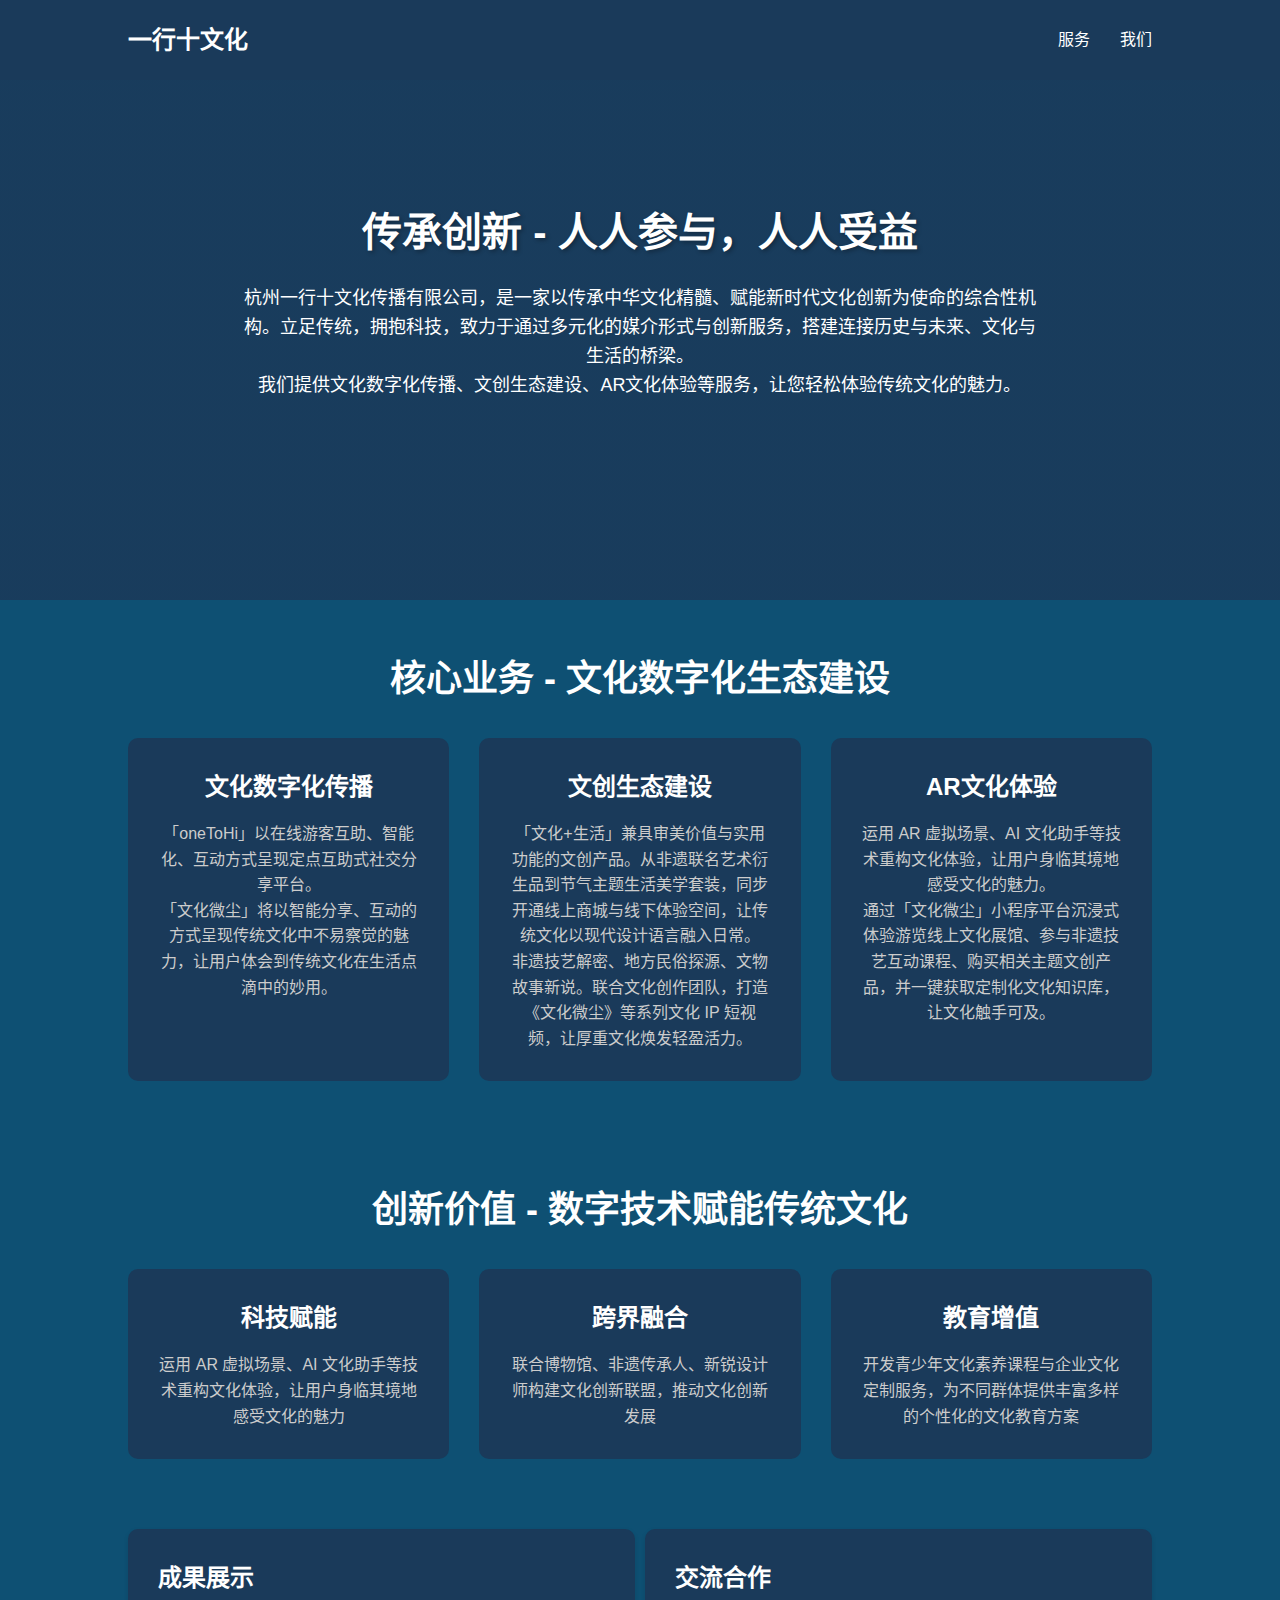
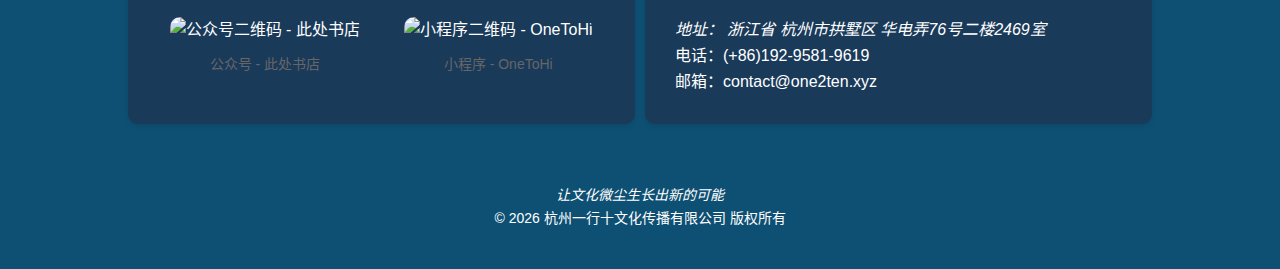
==== index.html @ 306fb088 "feat" ====
<!DOCTYPE html>
<html lang="zh-CN">

<head>
  <meta charset="UTF-8" />
  <meta name="viewport" content="width=device-width, initial-scale=1.0, viewport-fit=cover" />
  <title>
    一行十 - 数字技术赋能传统文化传承，让文化微尘生长出新的可能 | 文化微尘 |
    OneToHi
  </title>
  <link rel="preload" href="styles.css" as="style" />
  <link rel="preconnect" href="https://6865-herebookstore-6g84xp2kfd9db564-1332688787.tcb.qcloud.la" />
  <link rel="canonical" href="https://one2ten.xyz" />
  <link rel="alternate" hreflang="zh-CN" href="https://one2ten.xyz" />
  <link rel="icon" href="/favicon.ico" type="image/png" />
  <link rel="manifest" href="manifest.json" />
  <meta name="description"
    content="杭州一行十文化传播有限公司，以传承中华文化精髓、赋能新时代文化创新为使命。提供文化数字化传播、文创生态建设、AR文化体验等服务，致力于让传统文化焕发新活力。了解更多关于文化微尘、OneToHi平台的信息。" />
  <meta name="keywords" content="文化传播,文化传承,文化创新,文化数字化,文创商城,文化微尘,OneToHi,AR文化体验,非遗传承,文化教育,文化创意,文化生活" />
  <meta property="og:type" content="website" />
  <meta property="og:url" content="https://one2ten.xyz" />
  <meta property="og:title" content="一行十 - 数字技术赋能传统文化传承" />
  <meta property="og:description"
    content="杭州一行十文化传播有限公司，以传承中华文化精髓、赋能新时代文化创新为使命。提供文化数字化传播、文创生态建设、AR文化体验等服务，致力于让传统文化融入现代生活，焕发新生机。" />
  <meta property="og:image"
    content="https://6865-herebookstore-6g84xp2kfd9db564-1332688787.tcb.qcloud.la/official/bg.jpg" />
  <meta property="og:locale" content="zh_CN" />
  <meta property="og:site_name" content="一行十文化" />
  <meta name="robots" content="index, follow" />
  <meta name="mobile-web-app-capable" content="yes" />
  <meta name="theme-color" content="#0056b3" />
  <link rel="stylesheet" href="styles.css" />
  <script src="scripts.js" defer></script>
  <script type="application/ld+json">
      {
        "@context": "https://schema.org",
        "@type": "Organization",
        "name": "杭州一行十文化传播有限公司",
        "alternateName": "一行十文化",
        "url": "https://one2ten.xyz",
        "logo": "https://6865-herebookstore-6g84xp2kfd9db564-1332688787.tcb.qcloud.la/official/bg.jpg",
        "description": "杭州一行十文化传播有限公司，以传承中华文化精髓、赋能新时代文化创新为使命。提供文化数字化传播、文创生态建设、AR文化体验等服务，致力于让传统文化焕发新活力。",
        "contactPoint": {
          "@type": "ContactPoint",
          "telephone": "+86-192-9581-9619",
          "contactType": "customer service",
          "areaServed": "CN",
          "availableLanguage": ["Chinese"]
        },
        "address": {
          "@type": "PostalAddress",
          "streetAddress": "华电弄76号二楼2469室",
          "addressLocality": "杭州市拱墅区",
          "addressRegion": "浙江省",
          "postalCode": "310000",
          "addressCountry": "中国"
        },
        "hasOfferCatalog": {
          "@type": "OfferCatalog",
          "name": "文化传播服务",
          "itemListElement": [
            {
              "@type": "Offer",
              "itemOffered": {
                "@type": "Service",
                "name": "文化数字化传播",
                "description": "通过OneToHi平台提供智能化文化传播服务，让用户轻松体验传统文化的魅力。"
              }
            },
            {
              "@type": "Offer",
              "itemOffered": {
                "@type": "Service",
                "name": "文创生态建设",
                "description": "提供非遗艺术衍生品和文化体验服务，将传统文化融入现代生活。"
              }
            },
            {
              "@type": "Offer",
              "itemOffered": {
                "@type": "Service",
                "name": "AR文化体验",
                "description": "利用AR技术重构文化体验，让用户身临其境地感受文化的魅力。"
              }
            }
          ]
        }
      }
    </script>
</head>

<body>
  <header itemscope itemtype="http://schema.org/Organization">
    <h1 role="banner">
      <a href="/" itemprop="name" aria-label="杭州一行十文化传播有限公司 官方网站" title="杭州一行十文化传播有限公司">一行十文化</a>
    </h1>
    <nav role="navigation" aria-label="主导航">
      <ul>
        <li>
          <a href="#services" title="查看核心业务" aria-label="核心业务">服务</a>
        </li>
        <li>
          <a href="#we" title="了解公司详情" aria-label="公司详情">我们</a>
        </li>
      </ul>
    </nav>
  </header>

  <main itemscope itemtype="http://schema.org/Article">
    <section class="banner">
      <article>
        <h2 itemprop="headline">传承创新 - 人人参与，人人受益</h2>
        <p itemprop="description">
          杭州一行十文化传播有限公司，是一家以传承中华文化精髓、赋能新时代文化创新为使命的综合性机构。立足传统，拥抱科技，致力于通过多元化的媒介形式与创新服务，搭建连接历史与未来、文化与生活的桥梁。
          <br />
          我们提供文化数字化传播、文创生态建设、AR文化体验等服务，让您轻松体验传统文化的魅力。
        </p>
      </article>
    </section>

    <section class="services" id="services" aria-labelledby="核心业务">
      <h2 id="核心业务">核心业务 - 文化数字化生态建设</h2>
      <div class="service-grid">
        <article class="service-item" itemscope itemtype="http://schema.org/Service">
          <h3 itemprop="name">文化数字化传播</h3>
          <p itemprop="description">
            「oneToHi」以在线游客互助、智能化、互动方式呈现定点互助式社交分享平台。
          </p>
          <p itemprop="description">
            「文化微尘」将以智能分享、互动的方式呈现传统文化中不易察觉的魅力，让用户体会到传统文化在生活点滴中的妙用。
          </p>
        </article>
        <article class="service-item" itemscope itemtype="http://schema.org/Service">
          <h3 itemprop="name">文创生态建设</h3>
          <p itemprop="description">
            「文化+生活」兼具审美价值与实用功能的文创产品。从非遗联名艺术衍生品到节气主题生活美学套装，同步开通线上商城与线下体验空间，让传统文化以现代设计语言融入日常。
          </p>
          <p itemprop="description">
            非遗技艺解密、地方民俗探源、文物故事新说。联合文化创作团队，打造《文化微尘》等系列文化
            IP 短视频，让厚重文化焕发轻盈活力。
          </p>
        </article>
        <article class="service-item" itemscope itemtype="http://schema.org/Service">
          <h3 itemprop="name">AR文化体验</h3>
          <p itemprop="description">
            运用 AR 虚拟场景、AI
            文化助手等技术重构文化体验，让用户身临其境地感受文化的魅力。
          </p>
          <p itemprop="description">
            通过「文化微尘」小程序平台沉浸式体验游览线上文化展馆、参与非遗技艺互动课程、购买相关主题文创产品，并一键获取定制化文化知识库，让文化触手可及。
          </p>
        </article>
      </div>
    </section>

    <section class="services" aria-labelledby="创新价值">
      <h2 id="创新价值">创新价值 - 数字技术赋能传统文化</h2>
      <div class="service-grid">
        <article class="service-item">
          <h3>科技赋能</h3>
          <p>
            运用 AR 虚拟场景、AI
            文化助手等技术重构文化体验，让用户身临其境地感受文化的魅力
          </p>
        </article>
        <article class="service-item">
          <h3>跨界融合</h3>
          <p>
            联合博物馆、非遗传承人、新锐设计师构建文化创新联盟，推动文化创新发展
          </p>
        </article>
        <article class="service-item">
          <h3>教育增值</h3>
          <p>
            开发青少年文化素养课程与企业文化定制服务，为不同群体提供丰富多样的个性化的文化教育方案
          </p>
        </article>
      </div>
    </section>
    <aside class="me-container" id="we">
      <article class="module">
        <h2>成果展示</h2>
        <div class="qr-code-container">
          <figure class="qr-code">
            <img src="https://open.weixin.qq.com/qr/code?username=herebooks" alt="公众号二维码 - 此处书店" title="关注公众号 - 此处书店"
              loading="lazy" />
            <figcaption>公众号 - 此处书店</figcaption>
          </figure>
          <figure class="qr-code">
            <img src="https://6865-herebookstore-6g84xp2kfd9db564-1332688787.tcb.qcloud.la/sys/s.jpg"
              alt="小程序二维码 - OneToHi" title="体验小程序 - OneToHi" loading="lazy" />
            <figcaption>小程序 - OneToHi</figcaption>
          </figure>
        </div>
      </article>
      <article class="module">
        <h2>交流合作</h2>
        <div style="line-height: 1.6">
          <address itemscope itemtype="http://schema.org/PostalAddress">
            地址：<a title="查看一行十文化地图位置" target="_blank"
              href="https://uri.amap.com/marker?position=120.160426,30.289813&name=一行十文化">
              <span itemprop="addressRegion">浙江省</span>
              <span itemprop="addressLocality">杭州市拱墅区</span>
              <span itemprop="streetAddress">华电弄76号二楼2469室</span>
            </a>
          </address>

          <p>
            电话：<a href="tel:+8619295819619" title="联系一行十文化客服电话">(+86)192-9581-9619</a>
          </p>
          <p>
            邮箱：<a href="mailto:contact@one2ten.xyz" title="发送邮件至一行十文化">contact@one2ten.xyz</a>
          </p>
        </div>
      </article>
    </aside>
  </main>

  <footer itemscope itemtype="http://schema.org/Organization">
    <p style="font-style: italic">让文化微尘生长出新的可能</p>
    <p>
      &copy;
      <time id="copyrightYear"></time>
      杭州一行十文化传播有限公司 版权所有
    </p>
  </footer>
</body>

</html>
---- styles.css ----
/* 定义主题相关CSS变量 */
:root {
  --primary-bg: #0e5073;
  --header-bg: #1a3a5a;
  --text-color: #ffffff;
  --accent-color: #78c0d4;
  --secondary-text: #cccccc;
}

/* 提示：生产环境建议使用压缩版CSS以提高加载速度 */
* {
  margin: 0;
  box-sizing: border-box;
  font-family: "微软雅黑", Arial, sans-serif;
}

body {
  background-color: var(--primary-bg);
  color: var(--text-color);
  min-width: 300px;
  line-height: 1.6;
}

header {
  width: 100%;
  height: 80px;
  background-color: var(--header-bg);
  display: flex;
  justify-content: space-between;
  align-items: center;
  padding: 0 10%;
  position: fixed;
  z-index: 1000;
}

/* 针对移动端响应式调整 */
@media (max-width: 480px) {
  header {
    height: 60px;
    padding: 0 5%;
  }
}

h1 {
  font-size: 24px;
  font-weight: bold;
}

ul {
  display: flex;
  gap: 30px;
  list-style-type: none;
}

a {
  color: var(--text-color);
  text-decoration: none;
}

nav a:hover {
  color: var(--accent-color);
  transition: color 0.3s ease;
}

.banner {
  height: 600px;
  background:
    linear-gradient(rgba(26, 58, 90, 0.9), rgba(26, 58, 90, 0.9)),
    url("https://6865-herebookstore-6g84xp2kfd9db564-1332688787.tcb.qcloud.la/official/bg.jpg");
  background-size: cover;
  background-position: center;
  display: flex;
  align-items: center;
  justify-content: center;
  text-align: center;
  padding: 0 10%;
}

.banner h2 {
  font-size: 40px;
  margin-bottom: 20px;
  text-shadow: 2px 2px 4px rgba(0, 0, 0, 0.3);
}

.banner p {
  font-size: 18px;
  max-width: 800px;
}

.services {
  padding: 50px 10%;
  background-color: var(--primary-bg);
}

.services h2 {
  text-align: center;
  font-size: 36px;
  margin-bottom: 30px;
}

.service-grid {
  display: grid;
  grid-template-columns: repeat(auto-fit, minmax(300px, 1fr));
  gap: 30px;
}

.service-item {
  background-color: var(--header-bg);
  padding: 30px;
  border-radius: 10px;
  text-align: center;
  transition: transform 0.3s ease;
}

.service-item:hover {
  transform: translateY(-10px);
  box-shadow: 0 5px 15px rgba(0, 0, 0, 0.2);
}

.service-item h3 {
  font-size: 24px;
  margin-bottom: 15px;
}

.service-item p {
  color: var(--secondary-text);
  line-height: 1.6;
}

.me-container {
  background-color: var(--primary-bg);
  display: flex;
  gap: 10px;
  padding: 20px 10%;
  flex-wrap: wrap;
}

.module {
  background-color: var(--header-bg);
  flex: 1;
  min-width: 300px;
  padding: 30px;
  border-radius: 10px;
  box-shadow: 0 2px 5px rgba(0, 0, 0, 0.1);
}

.module h2 {
  margin-bottom: 20px;
}

.qr-code-container {
  display: grid;
  grid-template-columns: repeat(auto-fit, minmax(150px, 1fr));
  gap: 20px;
}

.qr-code {
  text-align: center;
}

.qr-code img {
  width: 150px;
  height: 150px;
  object-fit: cover;
  border-radius: 10px;
}

.qr-code figcaption {
  font-size: 14px;
  color: #666;
  margin-top: 10px;
}

footer {
  background-color: var(--primary-bg);
  padding: 40px 10%;
  text-align: center;
}

footer p {
  font-size: 14px;
  line-height: 1.6;
}
---- styles.css ----
/* 定义主题相关CSS变量 */
:root {
  --primary-bg: #0e5073;
  --header-bg: #1a3a5a;
  --text-color: #ffffff;
  --accent-color: #78c0d4;
  --secondary-text: #cccccc;
}

/* 提示：生产环境建议使用压缩版CSS以提高加载速度 */
* {
  margin: 0;
  box-sizing: border-box;
  font-family: "微软雅黑", Arial, sans-serif;
}

body {
  background-color: var(--primary-bg);
  color: var(--text-color);
  min-width: 300px;
  line-height: 1.6;
}

header {
  width: 100%;
  height: 80px;
  background-color: var(--header-bg);
  display: flex;
  justify-content: space-between;
  align-items: center;
  padding: 0 10%;
  position: fixed;
  z-index: 1000;
}

/* 针对移动端响应式调整 */
@media (max-width: 480px) {
  header {
    height: 60px;
    padding: 0 5%;
  }
}

h1 {
  font-size: 24px;
  font-weight: bold;
}

ul {
  display: flex;
  gap: 30px;
  list-style-type: none;
}

a {
  color: var(--text-color);
  text-decoration: none;
}

nav a:hover {
  color: var(--accent-color);
  transition: color 0.3s ease;
}

.banner {
  height: 600px;
  background:
    linear-gradient(rgba(26, 58, 90, 0.9), rgba(26, 58, 90, 0.9)),
    url("https://6865-herebookstore-6g84xp2kfd9db564-1332688787.tcb.qcloud.la/official/bg.jpg");
  background-size: cover;
  background-position: center;
  display: flex;
  align-items: center;
  justify-content: center;
  text-align: center;
  padding: 0 10%;
}

.banner h2 {
  font-size: 40px;
  margin-bottom: 20px;
  text-shadow: 2px 2px 4px rgba(0, 0, 0, 0.3);
}

.banner p {
  font-size: 18px;
  max-width: 800px;
}

.services {
  padding: 50px 10%;
  background-color: var(--primary-bg);
}

.services h2 {
  text-align: center;
  font-size: 36px;
  margin-bottom: 30px;
}

.service-grid {
  display: grid;
  grid-template-columns: repeat(auto-fit, minmax(300px, 1fr));
  gap: 30px;
}

.service-item {
  background-color: var(--header-bg);
  padding: 30px;
  border-radius: 10px;
  text-align: center;
  transition: transform 0.3s ease;
}

.service-item:hover {
  transform: translateY(-10px);
  box-shadow: 0 5px 15px rgba(0, 0, 0, 0.2);
}

.service-item h3 {
  font-size: 24px;
  margin-bottom: 15px;
}

.service-item p {
  color: var(--secondary-text);
  line-height: 1.6;
}

.me-container {
  background-color: var(--primary-bg);
  display: flex;
  gap: 10px;
  padding: 20px 10%;
  flex-wrap: wrap;
}

.module {
  background-color: var(--header-bg);
  flex: 1;
  min-width: 300px;
  padding: 30px;
  border-radius: 10px;
  box-shadow: 0 2px 5px rgba(0, 0, 0, 0.1);
}

.module h2 {
  margin-bottom: 20px;
}

.qr-code-container {
  display: grid;
  grid-template-columns: repeat(auto-fit, minmax(150px, 1fr));
  gap: 20px;
}

.qr-code {
  text-align: center;
}

.qr-code img {
  width: 150px;
  height: 150px;
  object-fit: cover;
  border-radius: 10px;
}

.qr-code figcaption {
  font-size: 14px;
  color: #666;
  margin-top: 10px;
}

footer {
  background-color: var(--primary-bg);
  padding: 40px 10%;
  text-align: center;
}

footer p {
  font-size: 14px;
  line-height: 1.6;
}
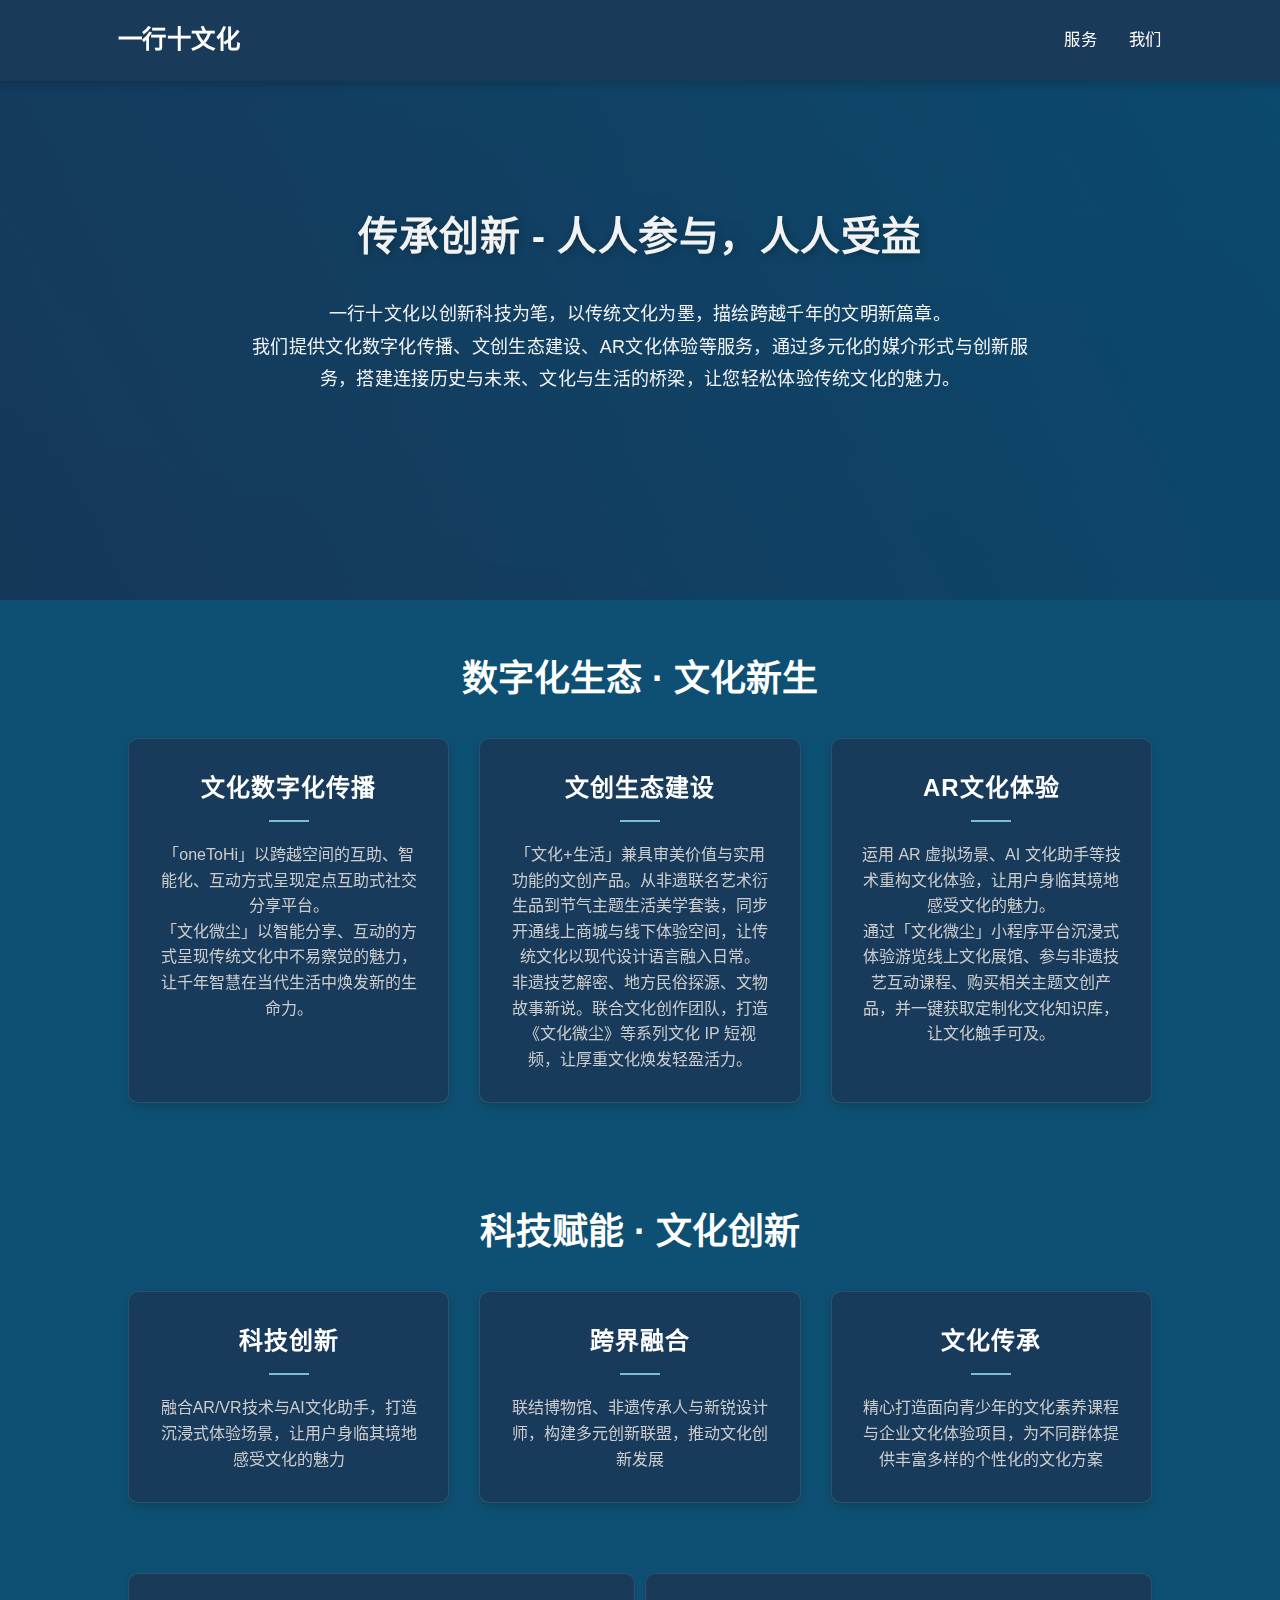
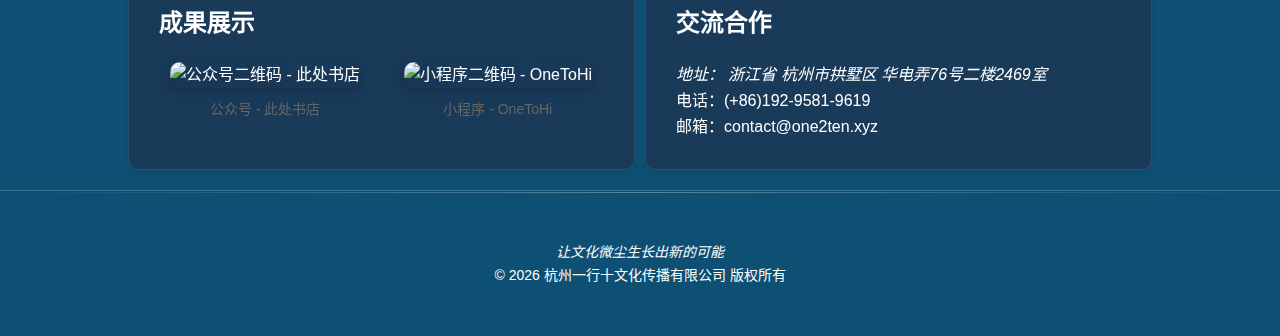
==== commit 1150ed6b: "feat" ====
--- a/index.html
+++ b/index.html
@@ -15,7 +15,7 @@
   <link rel="icon" href="/favicon.ico" type="image/png" />
   <link rel="manifest" href="manifest.json" />
   <meta name="description"
-    content="杭州一行十文化传播有限公司，以传承中华文化精髓、赋能新时代文化创新为使命。提供文化数字化传播、文创生态建设、AR文化体验等服务，致力于让传统文化焕发新活力。了解更多关于文化微尘、OneToHi平台的信息。" />
+    content="杭州一行十文化传播有限公司，致力于用数字科技传承中华文化精髓，打造沉浸式文化体验新范式。通过AR技术、AI助手、线上展馆等创新方式，让传统文化焕发新生机，让每个人都能轻松感受文化魅力。" />
   <meta name="keywords" content="文化传播,文化传承,文化创新,文化数字化,文创商城,文化微尘,OneToHi,AR文化体验,非遗传承,文化教育,文化创意,文化生活" />
   <meta property="og:type" content="website" />
   <meta property="og:url" content="https://one2ten.xyz" />
@@ -111,23 +111,22 @@
       <article>
         <h2 itemprop="headline">传承创新 - 人人参与，人人受益</h2>
         <p itemprop="description">
-          杭州一行十文化传播有限公司，是一家以传承中华文化精髓、赋能新时代文化创新为使命的综合性机构。立足传统，拥抱科技，致力于通过多元化的媒介形式与创新服务，搭建连接历史与未来、文化与生活的桥梁。
+          一行十文化以创新科技为笔，以传统文化为墨，描绘跨越千年的文明新篇章。
           <br />
-          我们提供文化数字化传播、文创生态建设、AR文化体验等服务，让您轻松体验传统文化的魅力。
+          我们提供文化数字化传播、文创生态建设、AR文化体验等服务，通过多元化的媒介形式与创新服务，搭建连接历史与未来、文化与生活的桥梁，让您轻松体验传统文化的魅力。
         </p>
       </article>
     </section>
 
     <section class="services" id="services" aria-labelledby="核心业务">
-      <h2 id="核心业务">核心业务 - 文化数字化生态建设</h2>
+      <h2 id="核心业务">数字化生态 · 文化新生</h2>
       <div class="service-grid">
         <article class="service-item" itemscope itemtype="http://schema.org/Service">
           <h3 itemprop="name">文化数字化传播</h3>
-          <p itemprop="description">
-            「oneToHi」以在线游客互助、智能化、互动方式呈现定点互助式社交分享平台。
-          </p>
-          <p itemprop="description">
-            「文化微尘」将以智能分享、互动的方式呈现传统文化中不易察觉的魅力，让用户体会到传统文化在生活点滴中的妙用。
+          <p itemprop="description">「oneToHi」以跨越空间的互助、智能化、互动方式呈现定点互助式社交分享平台。
+          </p>
+          <p itemprop="description">
+            「文化微尘」以智能分享、互动的方式呈现传统文化中不易察觉的魅力，让千年智慧在当代生活中焕发新的生命力。
           </p>
         </article>
         <article class="service-item" itemscope itemtype="http://schema.org/Service">
@@ -135,9 +134,7 @@
           <p itemprop="description">
             「文化+生活」兼具审美价值与实用功能的文创产品。从非遗联名艺术衍生品到节气主题生活美学套装，同步开通线上商城与线下体验空间，让传统文化以现代设计语言融入日常。
           </p>
-          <p itemprop="description">
-            非遗技艺解密、地方民俗探源、文物故事新说。联合文化创作团队，打造《文化微尘》等系列文化
-            IP 短视频，让厚重文化焕发轻盈活力。
+          <p itemprop="description">非遗技艺解密、地方民俗探源、文物故事新说。联合文化创作团队，打造《文化微尘》等系列文化 IP 短视频，让厚重文化焕发轻盈活力。
           </p>
         </article>
         <article class="service-item" itemscope itemtype="http://schema.org/Service">
@@ -154,25 +151,24 @@
     </section>
 
     <section class="services" aria-labelledby="创新价值">
-      <h2 id="创新价值">创新价值 - 数字技术赋能传统文化</h2>
+      <h2 id="创新价值">科技赋能 · 文化创新</h2>
       <div class="service-grid">
         <article class="service-item">
-          <h3>科技赋能</h3>
-          <p>
-            运用 AR 虚拟场景、AI
-            文化助手等技术重构文化体验，让用户身临其境地感受文化的魅力
+          <h3>科技创新</h3>
+          <p>
+            融合AR/VR技术与AI文化助手，打造沉浸式体验场景，让用户身临其境地感受文化的魅力
           </p>
         </article>
         <article class="service-item">
           <h3>跨界融合</h3>
           <p>
-            联合博物馆、非遗传承人、新锐设计师构建文化创新联盟，推动文化创新发展
+            联结博物馆、非遗传承人与新锐设计师，构建多元创新联盟，推动文化创新发展
           </p>
         </article>
         <article class="service-item">
-          <h3>教育增值</h3>
-          <p>
-            开发青少年文化素养课程与企业文化定制服务，为不同群体提供丰富多样的个性化的文化教育方案
+          <h3>文化传承</h3>
+          <p>
+            精心打造面向青少年的文化素养课程与企业文化体验项目，为不同群体提供丰富多样的个性化的文化方案
           </p>
         </article>
       </div>
--- a/styles.css
+++ b/styles.css
@@ -1,183 +1,27 @@
-/* 定义主题相关CSS变量 */
+/* 主样式文件，用于引入其他模块 */
+@import 'base.css';
+@import 'header.css';
+@import 'banner.css';
+@import 'services.css';
+@import 'modules.css';
+@import 'footer.css';
+/* 可以根据需要添加更多模块 */
+
 :root {
+  /* 优化现有颜色系统 */
   --primary-bg: #0e5073;
   --header-bg: #1a3a5a;
   --text-color: #ffffff;
   --accent-color: #78c0d4;
   --secondary-text: #cccccc;
-}
 
-/* 提示：生产环境建议使用压缩版CSS以提高加载速度 */
-* {
-  margin: 0;
-  box-sizing: border-box;
-  font-family: "微软雅黑", Arial, sans-serif;
-}
+  /* 增强阴影效果 */
+  --shadow: 0 4px 8px rgba(0, 0, 0, 0.15);
+  --hover-shadow: 0 8px 16px rgba(0, 0, 0, 0.2);
+  --text-shadow: 2px 2px 8px rgba(0, 0, 0, 0.3);
 
-body {
-  background-color: var(--primary-bg);
-  color: var(--text-color);
-  min-width: 300px;
-  line-height: 1.6;
-}
-
-header {
-  width: 100%;
-  height: 80px;
-  background-color: var(--header-bg);
-  display: flex;
-  justify-content: space-between;
-  align-items: center;
-  padding: 0 10%;
-  position: fixed;
-  z-index: 1000;
-}
-
-/* 针对移动端响应式调整 */
-@media (max-width: 480px) {
-  header {
-    height: 60px;
-    padding: 0 5%;
-  }
-}
-
-h1 {
-  font-size: 24px;
-  font-weight: bold;
-}
-
-ul {
-  display: flex;
-  gap: 30px;
-  list-style-type: none;
-}
-
-a {
-  color: var(--text-color);
-  text-decoration: none;
-}
-
-nav a:hover {
-  color: var(--accent-color);
-  transition: color 0.3s ease;
-}
-
-.banner {
-  height: 600px;
-  background:
-    linear-gradient(rgba(26, 58, 90, 0.9), rgba(26, 58, 90, 0.9)),
-    url("https://6865-herebookstore-6g84xp2kfd9db564-1332688787.tcb.qcloud.la/official/bg.jpg");
-  background-size: cover;
-  background-position: center;
-  display: flex;
-  align-items: center;
-  justify-content: center;
-  text-align: center;
-  padding: 0 10%;
-}
-
-.banner h2 {
-  font-size: 40px;
-  margin-bottom: 20px;
-  text-shadow: 2px 2px 4px rgba(0, 0, 0, 0.3);
-}
-
-.banner p {
-  font-size: 18px;
-  max-width: 800px;
-}
-
-.services {
-  padding: 50px 10%;
-  background-color: var(--primary-bg);
-}
-
-.services h2 {
-  text-align: center;
-  font-size: 36px;
-  margin-bottom: 30px;
-}
-
-.service-grid {
-  display: grid;
-  grid-template-columns: repeat(auto-fit, minmax(300px, 1fr));
-  gap: 30px;
-}
-
-.service-item {
-  background-color: var(--header-bg);
-  padding: 30px;
-  border-radius: 10px;
-  text-align: center;
-  transition: transform 0.3s ease;
-}
-
-.service-item:hover {
-  transform: translateY(-10px);
-  box-shadow: 0 5px 15px rgba(0, 0, 0, 0.2);
-}
-
-.service-item h3 {
-  font-size: 24px;
-  margin-bottom: 15px;
-}
-
-.service-item p {
-  color: var(--secondary-text);
-  line-height: 1.6;
-}
-
-.me-container {
-  background-color: var(--primary-bg);
-  display: flex;
-  gap: 10px;
-  padding: 20px 10%;
-  flex-wrap: wrap;
-}
-
-.module {
-  background-color: var(--header-bg);
-  flex: 1;
-  min-width: 300px;
-  padding: 30px;
-  border-radius: 10px;
-  box-shadow: 0 2px 5px rgba(0, 0, 0, 0.1);
-}
-
-.module h2 {
-  margin-bottom: 20px;
-}
-
-.qr-code-container {
-  display: grid;
-  grid-template-columns: repeat(auto-fit, minmax(150px, 1fr));
-  gap: 20px;
-}
-
-.qr-code {
-  text-align: center;
-}
-
-.qr-code img {
-  width: 150px;
-  height: 150px;
-  object-fit: cover;
-  border-radius: 10px;
-}
-
-.qr-code figcaption {
-  font-size: 14px;
-  color: #666;
-  margin-top: 10px;
-}
-
-footer {
-  background-color: var(--primary-bg);
-  padding: 40px 10%;
-  text-align: center;
-}
-
-footer p {
-  font-size: 14px;
-  line-height: 1.6;
-}
+  /* 优化过渡动画 */
+  --transition-fast: 0.2s cubic-bezier(0.4, 0, 0.2, 1);
+  --transition-normal: 0.3s cubic-bezier(0.4, 0, 0.2, 1);
+  --transition-slow: 0.5s cubic-bezier(0.4, 0, 0.2, 1);
+}--- a/styles.css
+++ b/styles.css
@@ -1,183 +1,27 @@
-/* 定义主题相关CSS变量 */
+/* 主样式文件，用于引入其他模块 */
+@import 'base.css';
+@import 'header.css';
+@import 'banner.css';
+@import 'services.css';
+@import 'modules.css';
+@import 'footer.css';
+/* 可以根据需要添加更多模块 */
+
 :root {
+  /* 优化现有颜色系统 */
   --primary-bg: #0e5073;
   --header-bg: #1a3a5a;
   --text-color: #ffffff;
   --accent-color: #78c0d4;
   --secondary-text: #cccccc;
-}
 
-/* 提示：生产环境建议使用压缩版CSS以提高加载速度 */
-* {
-  margin: 0;
-  box-sizing: border-box;
-  font-family: "微软雅黑", Arial, sans-serif;
-}
+  /* 增强阴影效果 */
+  --shadow: 0 4px 8px rgba(0, 0, 0, 0.15);
+  --hover-shadow: 0 8px 16px rgba(0, 0, 0, 0.2);
+  --text-shadow: 2px 2px 8px rgba(0, 0, 0, 0.3);
 
-body {
-  background-color: var(--primary-bg);
-  color: var(--text-color);
-  min-width: 300px;
-  line-height: 1.6;
-}
-
-header {
-  width: 100%;
-  height: 80px;
-  background-color: var(--header-bg);
-  display: flex;
-  justify-content: space-between;
-  align-items: center;
-  padding: 0 10%;
-  position: fixed;
-  z-index: 1000;
-}
-
-/* 针对移动端响应式调整 */
-@media (max-width: 480px) {
-  header {
-    height: 60px;
-    padding: 0 5%;
-  }
-}
-
-h1 {
-  font-size: 24px;
-  font-weight: bold;
-}
-
-ul {
-  display: flex;
-  gap: 30px;
-  list-style-type: none;
-}
-
-a {
-  color: var(--text-color);
-  text-decoration: none;
-}
-
-nav a:hover {
-  color: var(--accent-color);
-  transition: color 0.3s ease;
-}
-
-.banner {
-  height: 600px;
-  background:
-    linear-gradient(rgba(26, 58, 90, 0.9), rgba(26, 58, 90, 0.9)),
-    url("https://6865-herebookstore-6g84xp2kfd9db564-1332688787.tcb.qcloud.la/official/bg.jpg");
-  background-size: cover;
-  background-position: center;
-  display: flex;
-  align-items: center;
-  justify-content: center;
-  text-align: center;
-  padding: 0 10%;
-}
-
-.banner h2 {
-  font-size: 40px;
-  margin-bottom: 20px;
-  text-shadow: 2px 2px 4px rgba(0, 0, 0, 0.3);
-}
-
-.banner p {
-  font-size: 18px;
-  max-width: 800px;
-}
-
-.services {
-  padding: 50px 10%;
-  background-color: var(--primary-bg);
-}
-
-.services h2 {
-  text-align: center;
-  font-size: 36px;
-  margin-bottom: 30px;
-}
-
-.service-grid {
-  display: grid;
-  grid-template-columns: repeat(auto-fit, minmax(300px, 1fr));
-  gap: 30px;
-}
-
-.service-item {
-  background-color: var(--header-bg);
-  padding: 30px;
-  border-radius: 10px;
-  text-align: center;
-  transition: transform 0.3s ease;
-}
-
-.service-item:hover {
-  transform: translateY(-10px);
-  box-shadow: 0 5px 15px rgba(0, 0, 0, 0.2);
-}
-
-.service-item h3 {
-  font-size: 24px;
-  margin-bottom: 15px;
-}
-
-.service-item p {
-  color: var(--secondary-text);
-  line-height: 1.6;
-}
-
-.me-container {
-  background-color: var(--primary-bg);
-  display: flex;
-  gap: 10px;
-  padding: 20px 10%;
-  flex-wrap: wrap;
-}
-
-.module {
-  background-color: var(--header-bg);
-  flex: 1;
-  min-width: 300px;
-  padding: 30px;
-  border-radius: 10px;
-  box-shadow: 0 2px 5px rgba(0, 0, 0, 0.1);
-}
-
-.module h2 {
-  margin-bottom: 20px;
-}
-
-.qr-code-container {
-  display: grid;
-  grid-template-columns: repeat(auto-fit, minmax(150px, 1fr));
-  gap: 20px;
-}
-
-.qr-code {
-  text-align: center;
-}
-
-.qr-code img {
-  width: 150px;
-  height: 150px;
-  object-fit: cover;
-  border-radius: 10px;
-}
-
-.qr-code figcaption {
-  font-size: 14px;
-  color: #666;
-  margin-top: 10px;
-}
-
-footer {
-  background-color: var(--primary-bg);
-  padding: 40px 10%;
-  text-align: center;
-}
-
-footer p {
-  font-size: 14px;
-  line-height: 1.6;
-}
+  /* 优化过渡动画 */
+  --transition-fast: 0.2s cubic-bezier(0.4, 0, 0.2, 1);
+  --transition-normal: 0.3s cubic-bezier(0.4, 0, 0.2, 1);
+  --transition-slow: 0.5s cubic-bezier(0.4, 0, 0.2, 1);
+}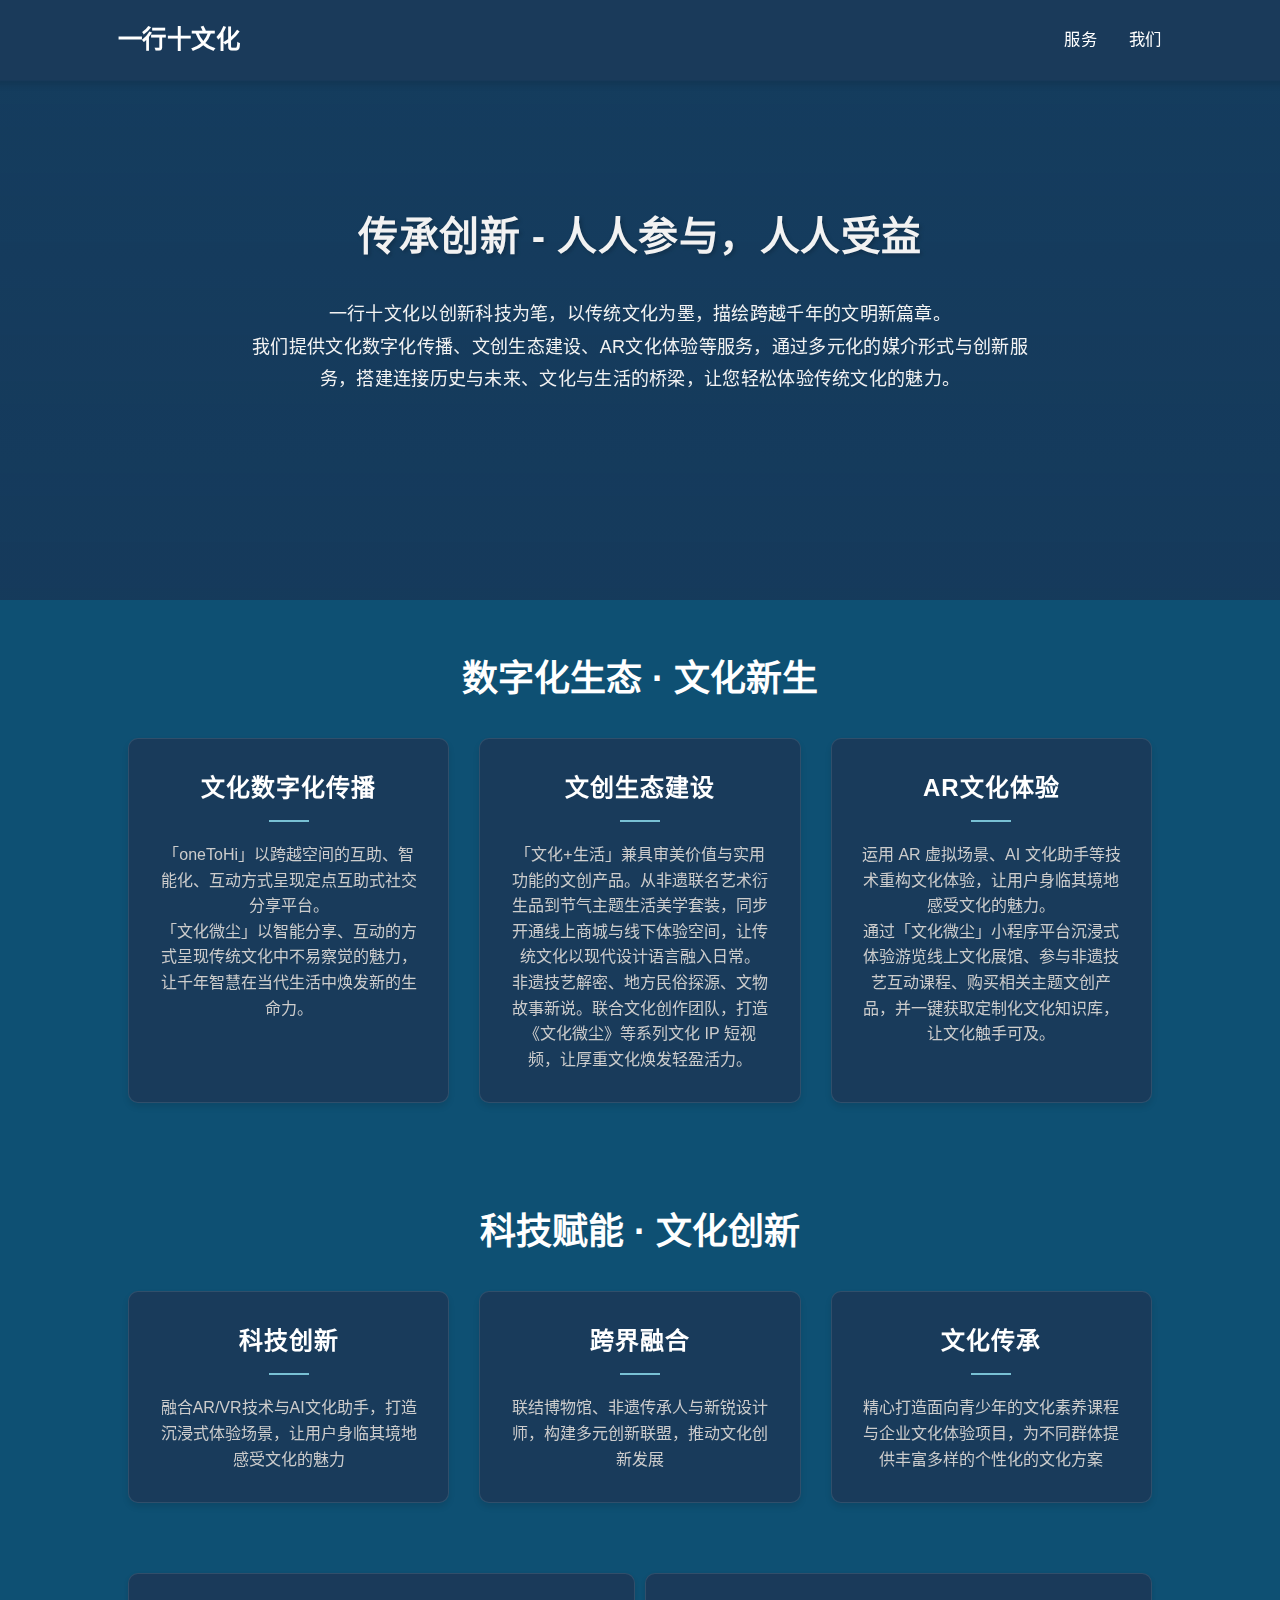
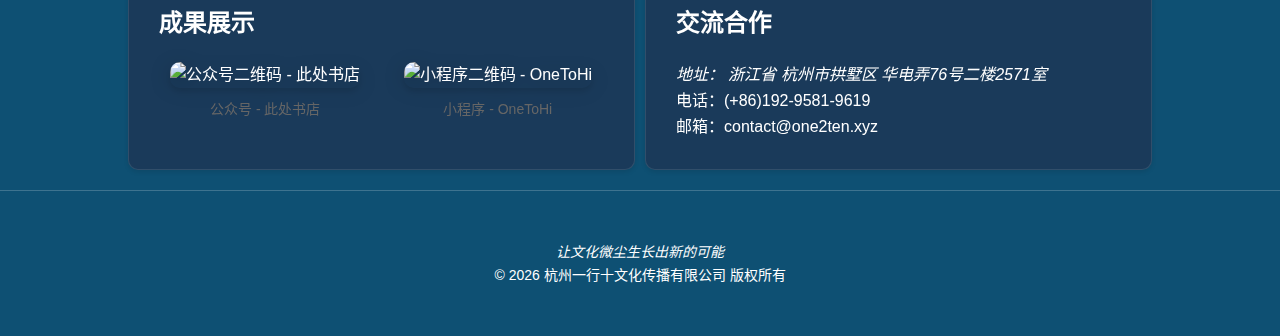
==== commit b4dabc3a: "feat" ====
--- a/index.html
+++ b/index.html
@@ -123,7 +123,8 @@
       <div class="service-grid">
         <article class="service-item" itemscope itemtype="http://schema.org/Service">
           <h3 itemprop="name">文化数字化传播</h3>
-          <p itemprop="description">「oneToHi」以跨越空间的互助、智能化、互动方式呈现定点互助式社交分享平台。
+          <p itemprop="description">
+            「oneToHi」以跨越空间的互助、智能化、互动方式呈现定点互助式社交分享平台。
           </p>
           <p itemprop="description">
             「文化微尘」以智能分享、互动的方式呈现传统文化中不易察觉的魅力，让千年智慧在当代生活中焕发新的生命力。
@@ -134,7 +135,8 @@
           <p itemprop="description">
             「文化+生活」兼具审美价值与实用功能的文创产品。从非遗联名艺术衍生品到节气主题生活美学套装，同步开通线上商城与线下体验空间，让传统文化以现代设计语言融入日常。
           </p>
-          <p itemprop="description">非遗技艺解密、地方民俗探源、文物故事新说。联合文化创作团队，打造《文化微尘》等系列文化 IP 短视频，让厚重文化焕发轻盈活力。
+          <p itemprop="description">
+            非遗技艺解密、地方民俗探源、文物故事新说。联合文化创作团队，打造《文化微尘》等系列文化 IP 短视频，让厚重文化焕发轻盈活力。
           </p>
         </article>
         <article class="service-item" itemscope itemtype="http://schema.org/Service">
@@ -197,7 +199,7 @@
               href="https://uri.amap.com/marker?position=120.160426,30.289813&name=一行十文化">
               <span itemprop="addressRegion">浙江省</span>
               <span itemprop="addressLocality">杭州市拱墅区</span>
-              <span itemprop="streetAddress">华电弄76号二楼2469室</span>
+              <span itemprop="streetAddress">华电弄76号二楼2571室</span>
             </a>
           </address>
 
--- a/styles.css
+++ b/styles.css
@@ -1,27 +1,7 @@
 /* 主样式文件，用于引入其他模块 */
-@import 'base.css';
-@import 'header.css';
-@import 'banner.css';
-@import 'services.css';
-@import 'modules.css';
-@import 'footer.css';
-/* 可以根据需要添加更多模块 */
-
-:root {
-  /* 优化现有颜色系统 */
-  --primary-bg: #0e5073;
-  --header-bg: #1a3a5a;
-  --text-color: #ffffff;
-  --accent-color: #78c0d4;
-  --secondary-text: #cccccc;
-
-  /* 增强阴影效果 */
-  --shadow: 0 4px 8px rgba(0, 0, 0, 0.15);
-  --hover-shadow: 0 8px 16px rgba(0, 0, 0, 0.2);
-  --text-shadow: 2px 2px 8px rgba(0, 0, 0, 0.3);
-
-  /* 优化过渡动画 */
-  --transition-fast: 0.2s cubic-bezier(0.4, 0, 0.2, 1);
-  --transition-normal: 0.3s cubic-bezier(0.4, 0, 0.2, 1);
-  --transition-slow: 0.5s cubic-bezier(0.4, 0, 0.2, 1);
-}+@import "base.css";
+@import "header.css";
+@import "banner.css";
+@import "services.css";
+@import "modules.css";
+@import "footer.css";--- a/styles.css
+++ b/styles.css
@@ -1,27 +1,7 @@
 /* 主样式文件，用于引入其他模块 */
-@import 'base.css';
-@import 'header.css';
-@import 'banner.css';
-@import 'services.css';
-@import 'modules.css';
-@import 'footer.css';
-/* 可以根据需要添加更多模块 */
-
-:root {
-  /* 优化现有颜色系统 */
-  --primary-bg: #0e5073;
-  --header-bg: #1a3a5a;
-  --text-color: #ffffff;
-  --accent-color: #78c0d4;
-  --secondary-text: #cccccc;
-
-  /* 增强阴影效果 */
-  --shadow: 0 4px 8px rgba(0, 0, 0, 0.15);
-  --hover-shadow: 0 8px 16px rgba(0, 0, 0, 0.2);
-  --text-shadow: 2px 2px 8px rgba(0, 0, 0, 0.3);
-
-  /* 优化过渡动画 */
-  --transition-fast: 0.2s cubic-bezier(0.4, 0, 0.2, 1);
-  --transition-normal: 0.3s cubic-bezier(0.4, 0, 0.2, 1);
-  --transition-slow: 0.5s cubic-bezier(0.4, 0, 0.2, 1);
-}+@import "base.css";
+@import "header.css";
+@import "banner.css";
+@import "services.css";
+@import "modules.css";
+@import "footer.css";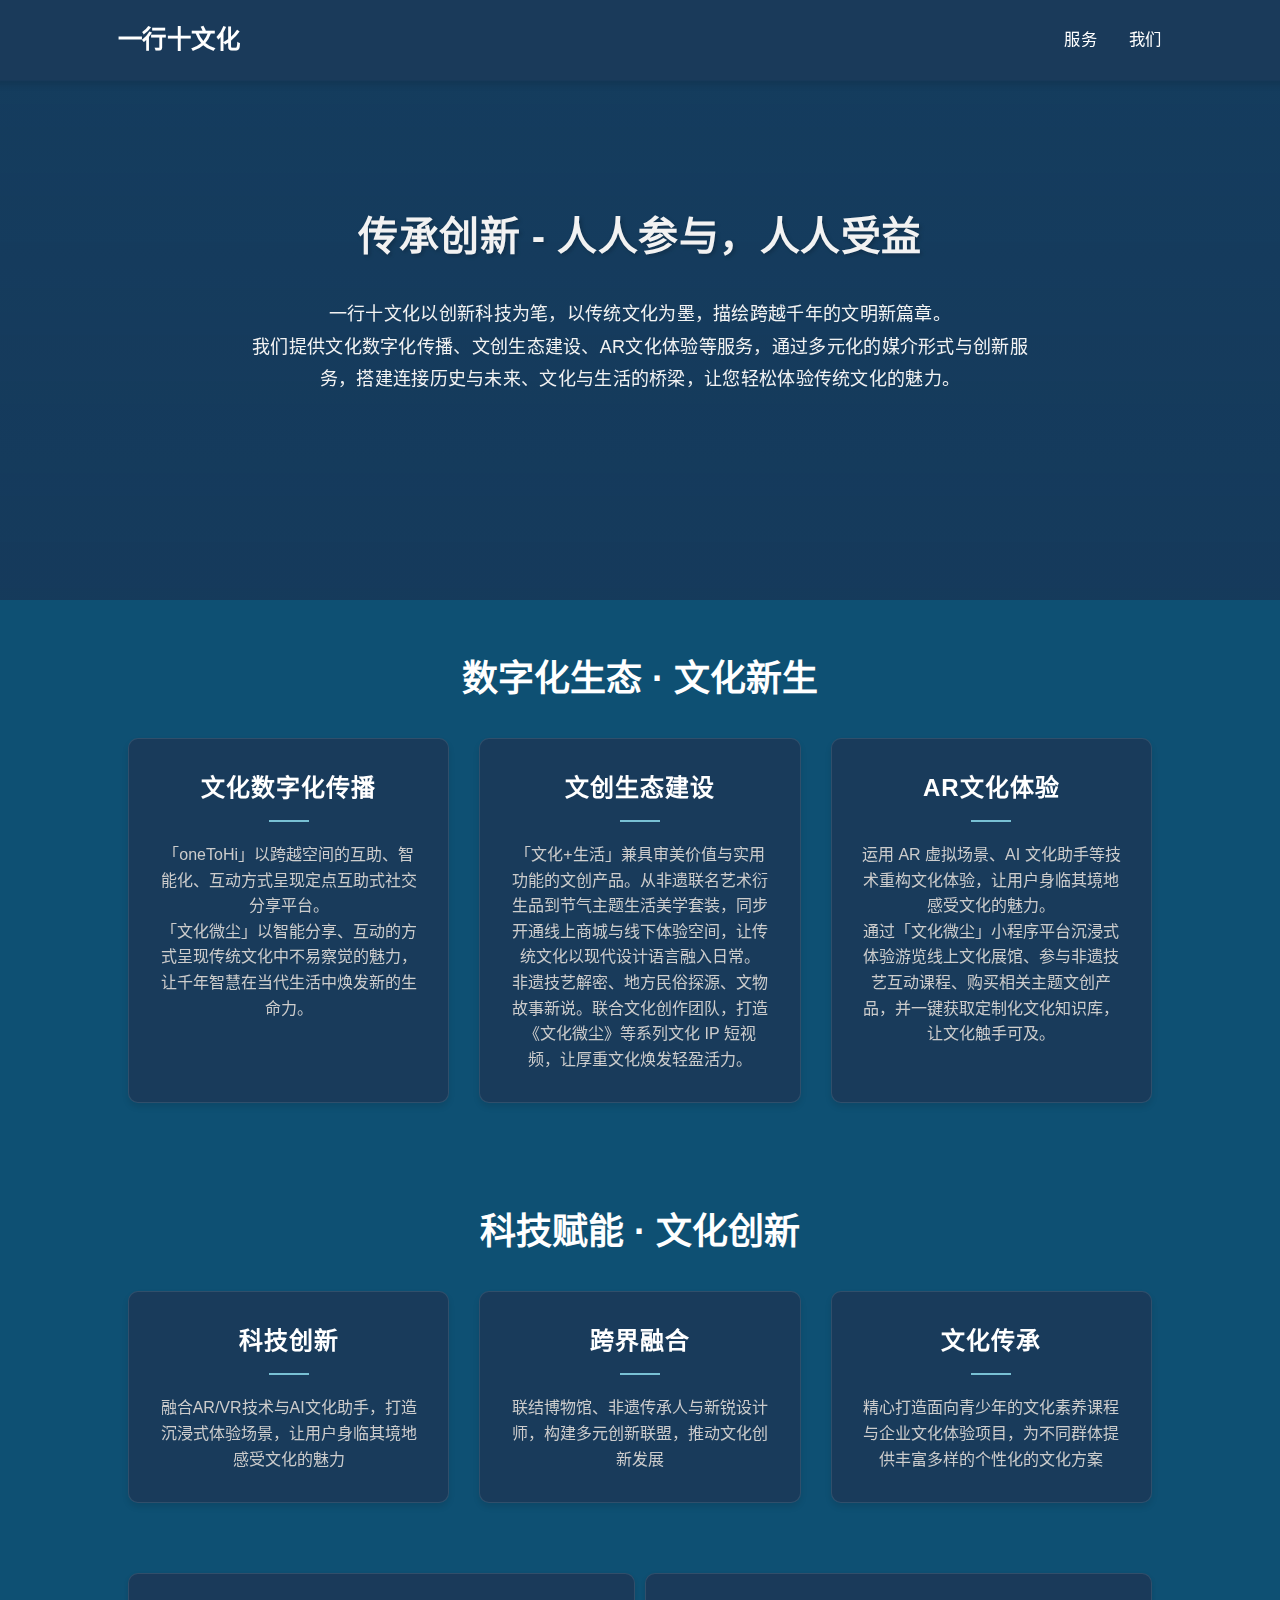
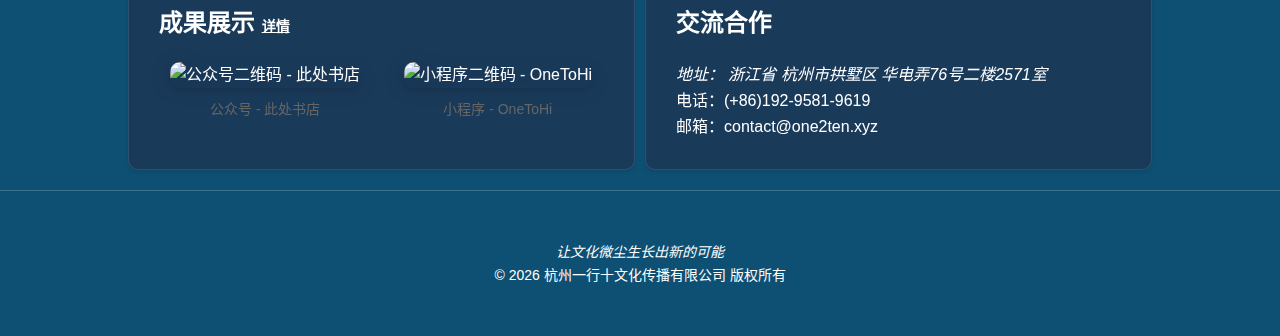
==== commit 84f3c093: "feat" ====
--- a/index.html
+++ b/index.html
@@ -1,4 +1,4 @@
-<!DOCTYPE html>
+<!doctype html>
 <html lang="zh-CN">
 
 <head>
@@ -49,7 +49,7 @@
         },
         "address": {
           "@type": "PostalAddress",
-          "streetAddress": "华电弄76号二楼2469室",
+          "streetAddress": "华电弄76号二楼2571室",
           "addressLocality": "杭州市拱墅区",
           "addressRegion": "浙江省",
           "postalCode": "310000",
@@ -177,7 +177,10 @@
     </section>
     <aside class="me-container" id="we">
       <article class="module">
-        <h2>成果展示</h2>
+        <h2>
+          成果展示
+          <a class="detail" title="一行十文化产品" target="_blank" href="https://onetohi.com">详情</a>
+        </h2>
         <div class="qr-code-container">
           <figure class="qr-code">
             <img src="https://open.weixin.qq.com/qr/code?username=herebooks" alt="公众号二维码 - 此处书店" title="关注公众号 - 此处书店"
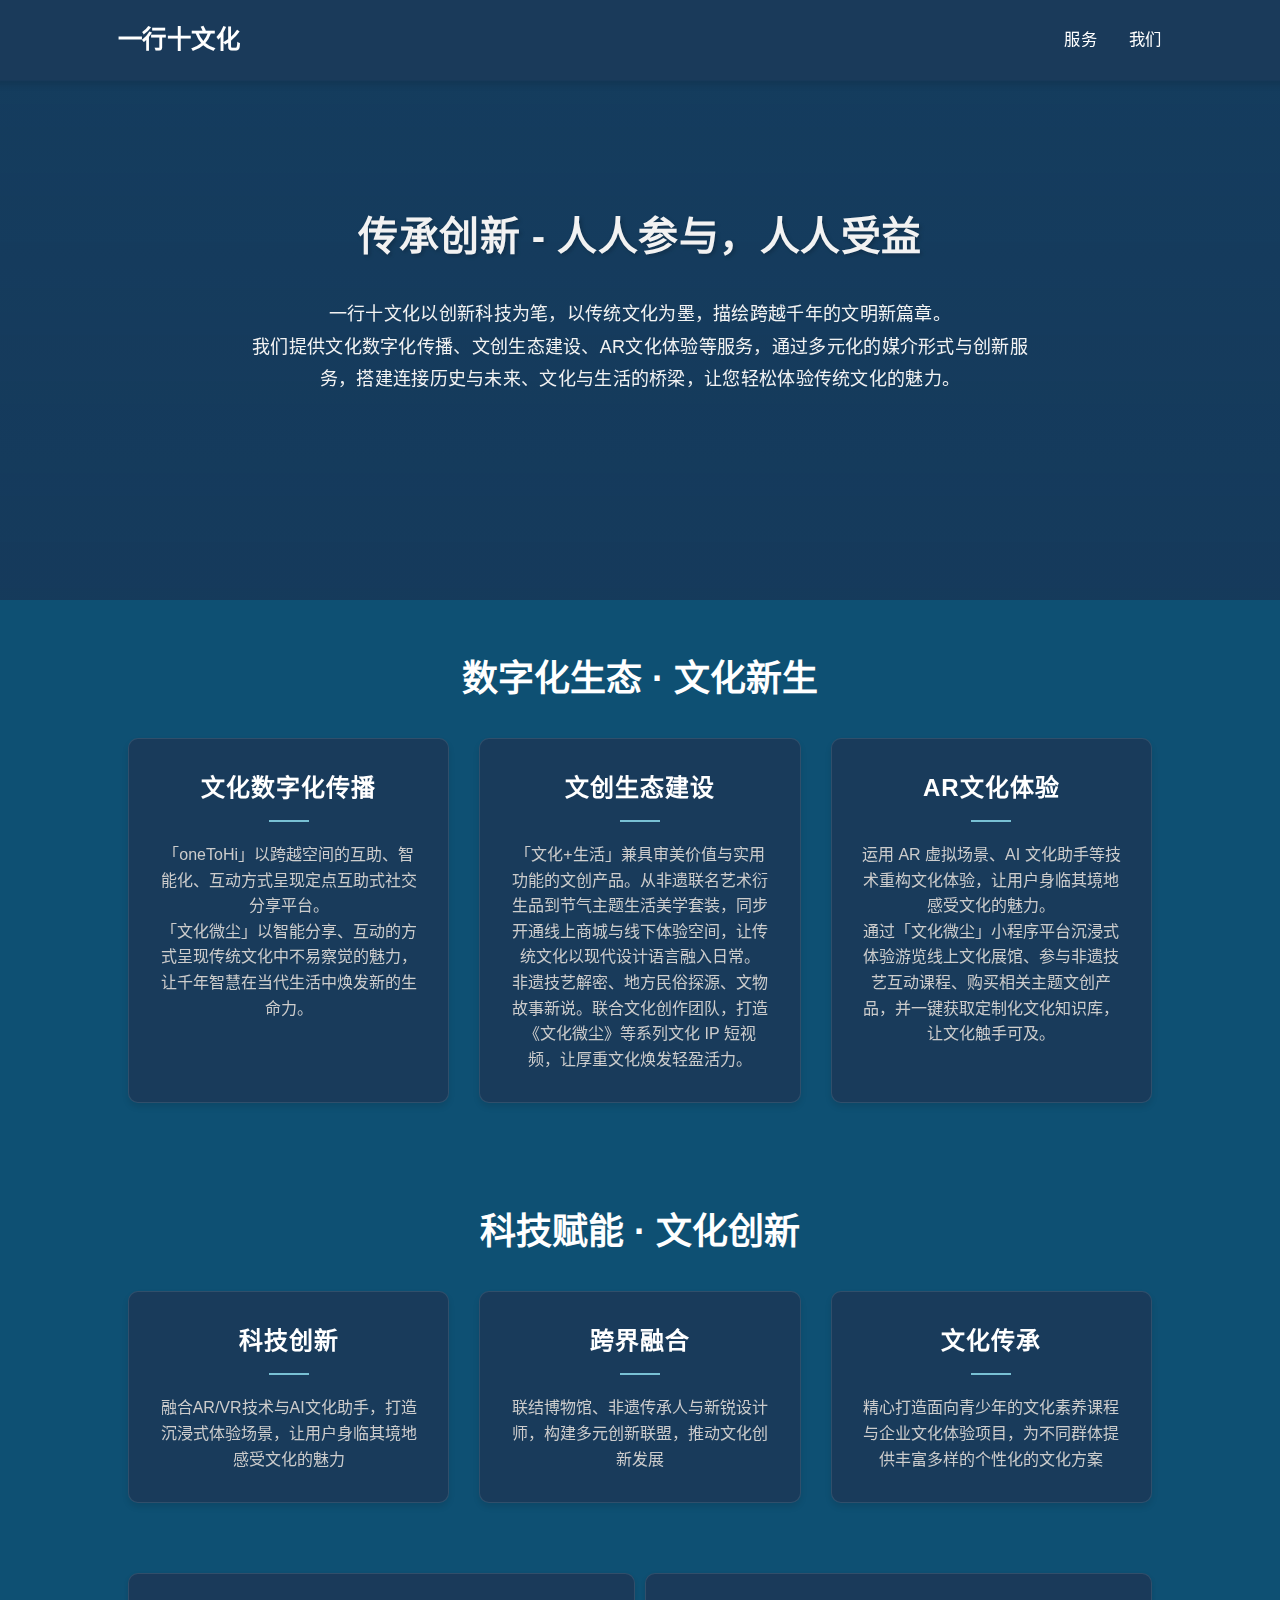
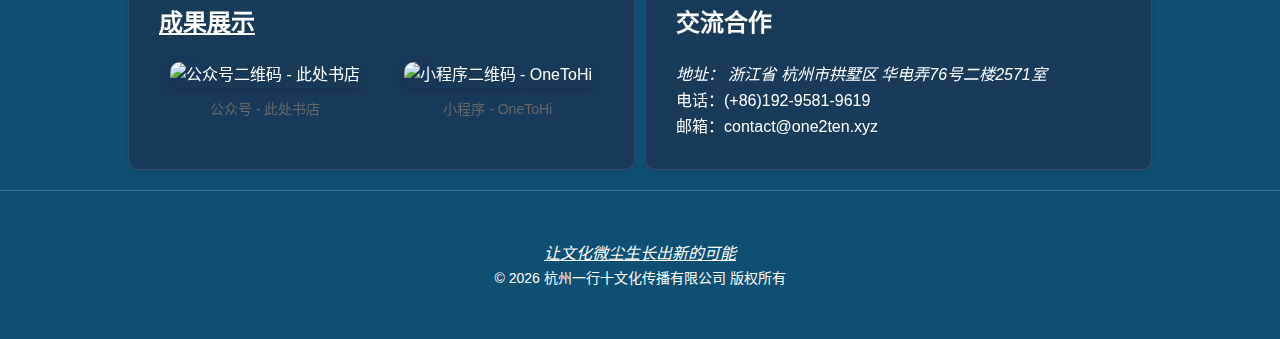
==== commit b1e91aeb: "feat" ====
--- a/index.html
+++ b/index.html
@@ -177,10 +177,11 @@
     </section>
     <aside class="me-container" id="we">
       <article class="module">
-        <h2>
-          成果展示
-          <a class="detail" title="一行十文化产品" target="_blank" href="https://onetohi.com">详情</a>
-        </h2>
+        <a class="detail" title="一行十文化产品" target="_blank" href="https://onetohi.com">
+          <h2>
+            成果展示
+          </h2>
+        </a>
         <div class="qr-code-container">
           <figure class="qr-code">
             <img src="https://open.weixin.qq.com/qr/code?username=herebooks" alt="公众号二维码 - 此处书店" title="关注公众号 - 此处书店"
@@ -218,7 +219,8 @@
   </main>
 
   <footer itemscope itemtype="http://schema.org/Organization">
-    <p style="font-style: italic">让文化微尘生长出新的可能</p>
+    <a style="font-style: italic" class="detail" title="一行十文化产品" target="_blank"
+      href="https://onetohi.com">让文化微尘生长出新的可能</a>
     <p>
       &copy;
       <time id="copyrightYear"></time>
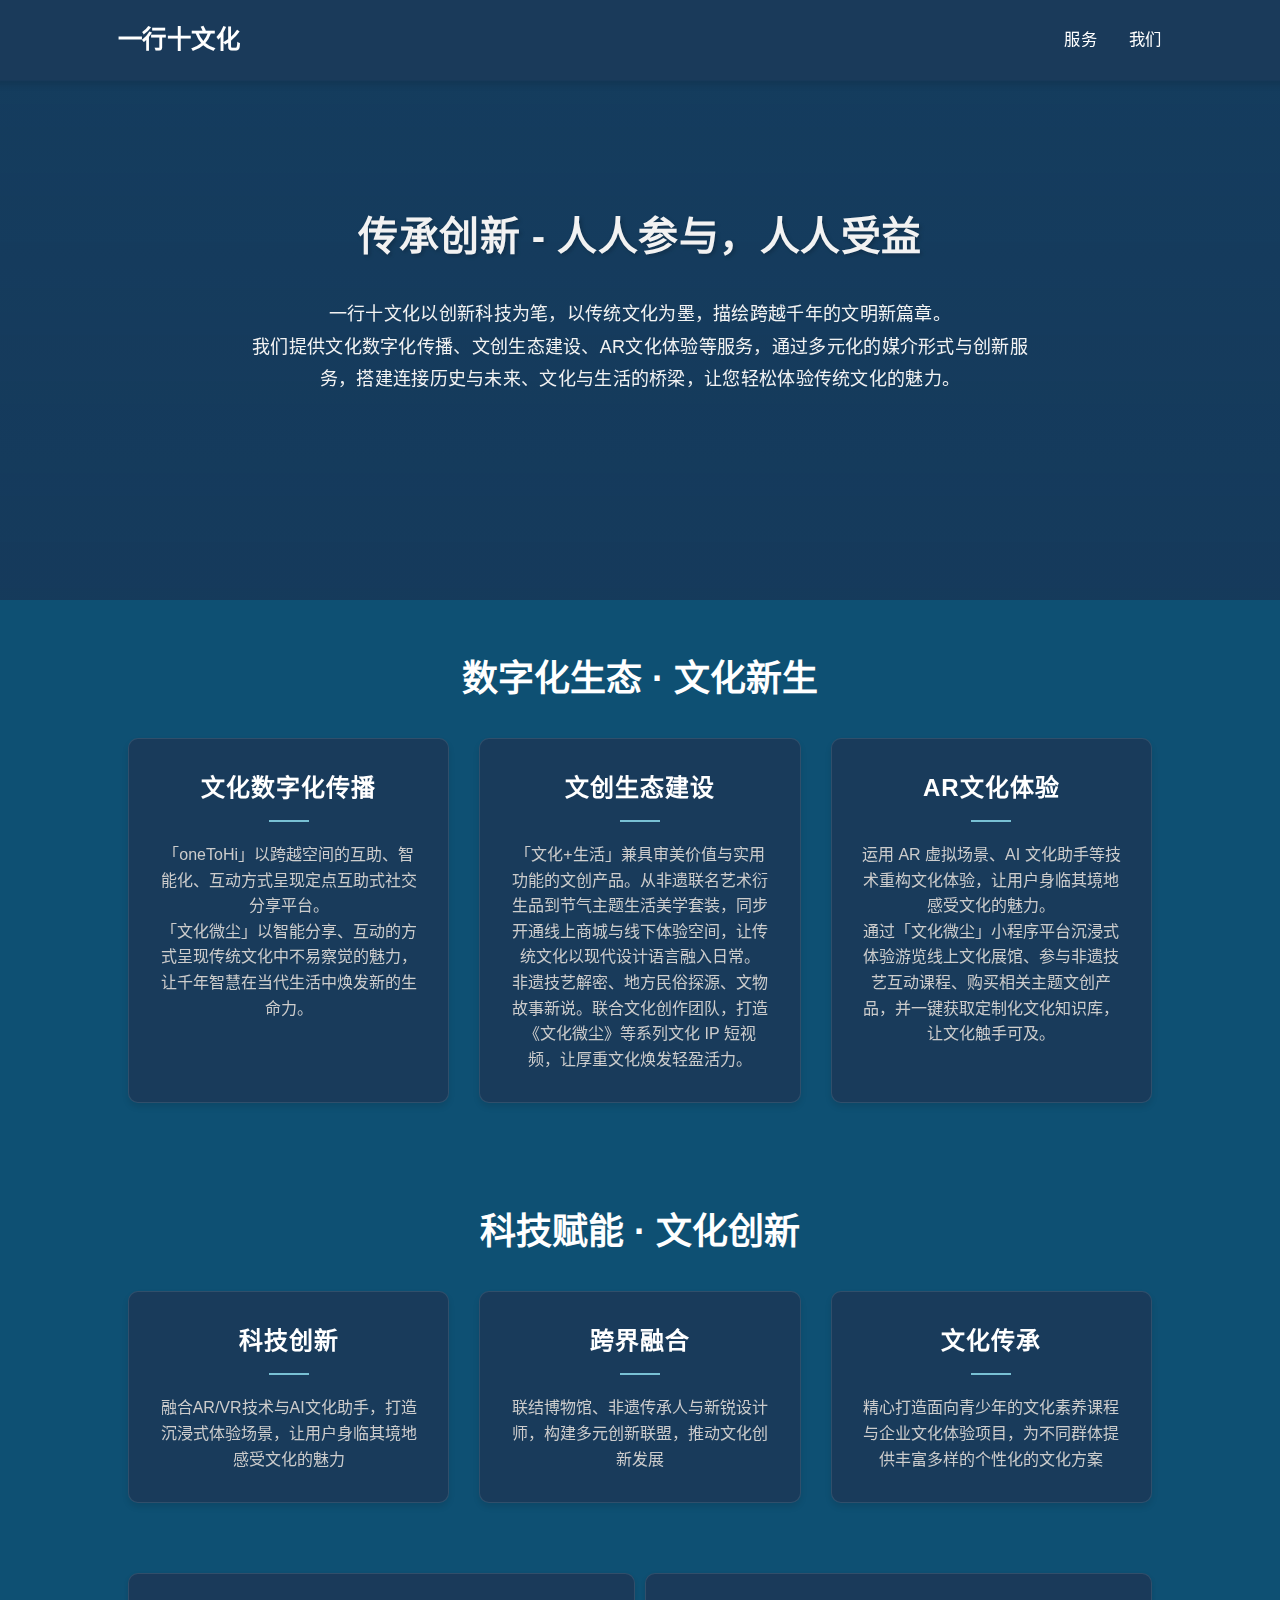
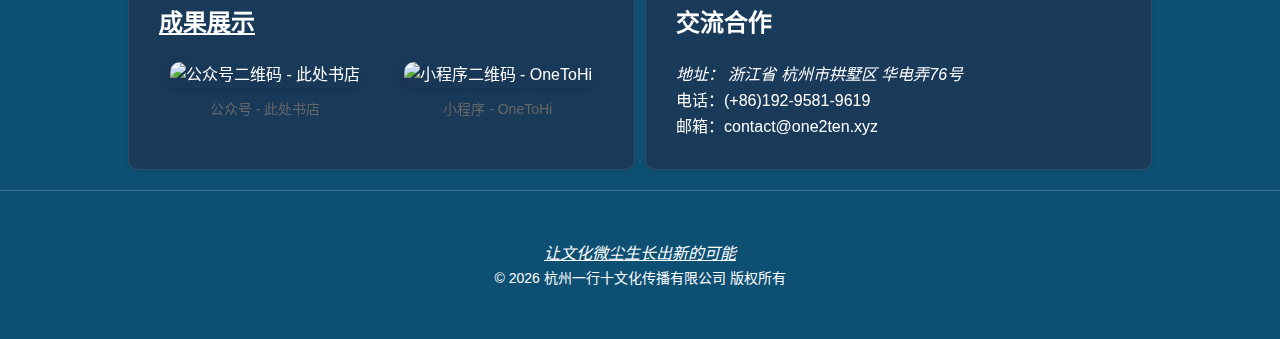
==== commit 784bc7ed: "chore" ====
--- a/index.html
+++ b/index.html
@@ -203,7 +203,7 @@
               href="https://uri.amap.com/marker?position=120.160426,30.289813&name=一行十文化">
               <span itemprop="addressRegion">浙江省</span>
               <span itemprop="addressLocality">杭州市拱墅区</span>
-              <span itemprop="streetAddress">华电弄76号二楼2571室</span>
+              <span itemprop="streetAddress">华电弄76号</span>
             </a>
           </address>
 
